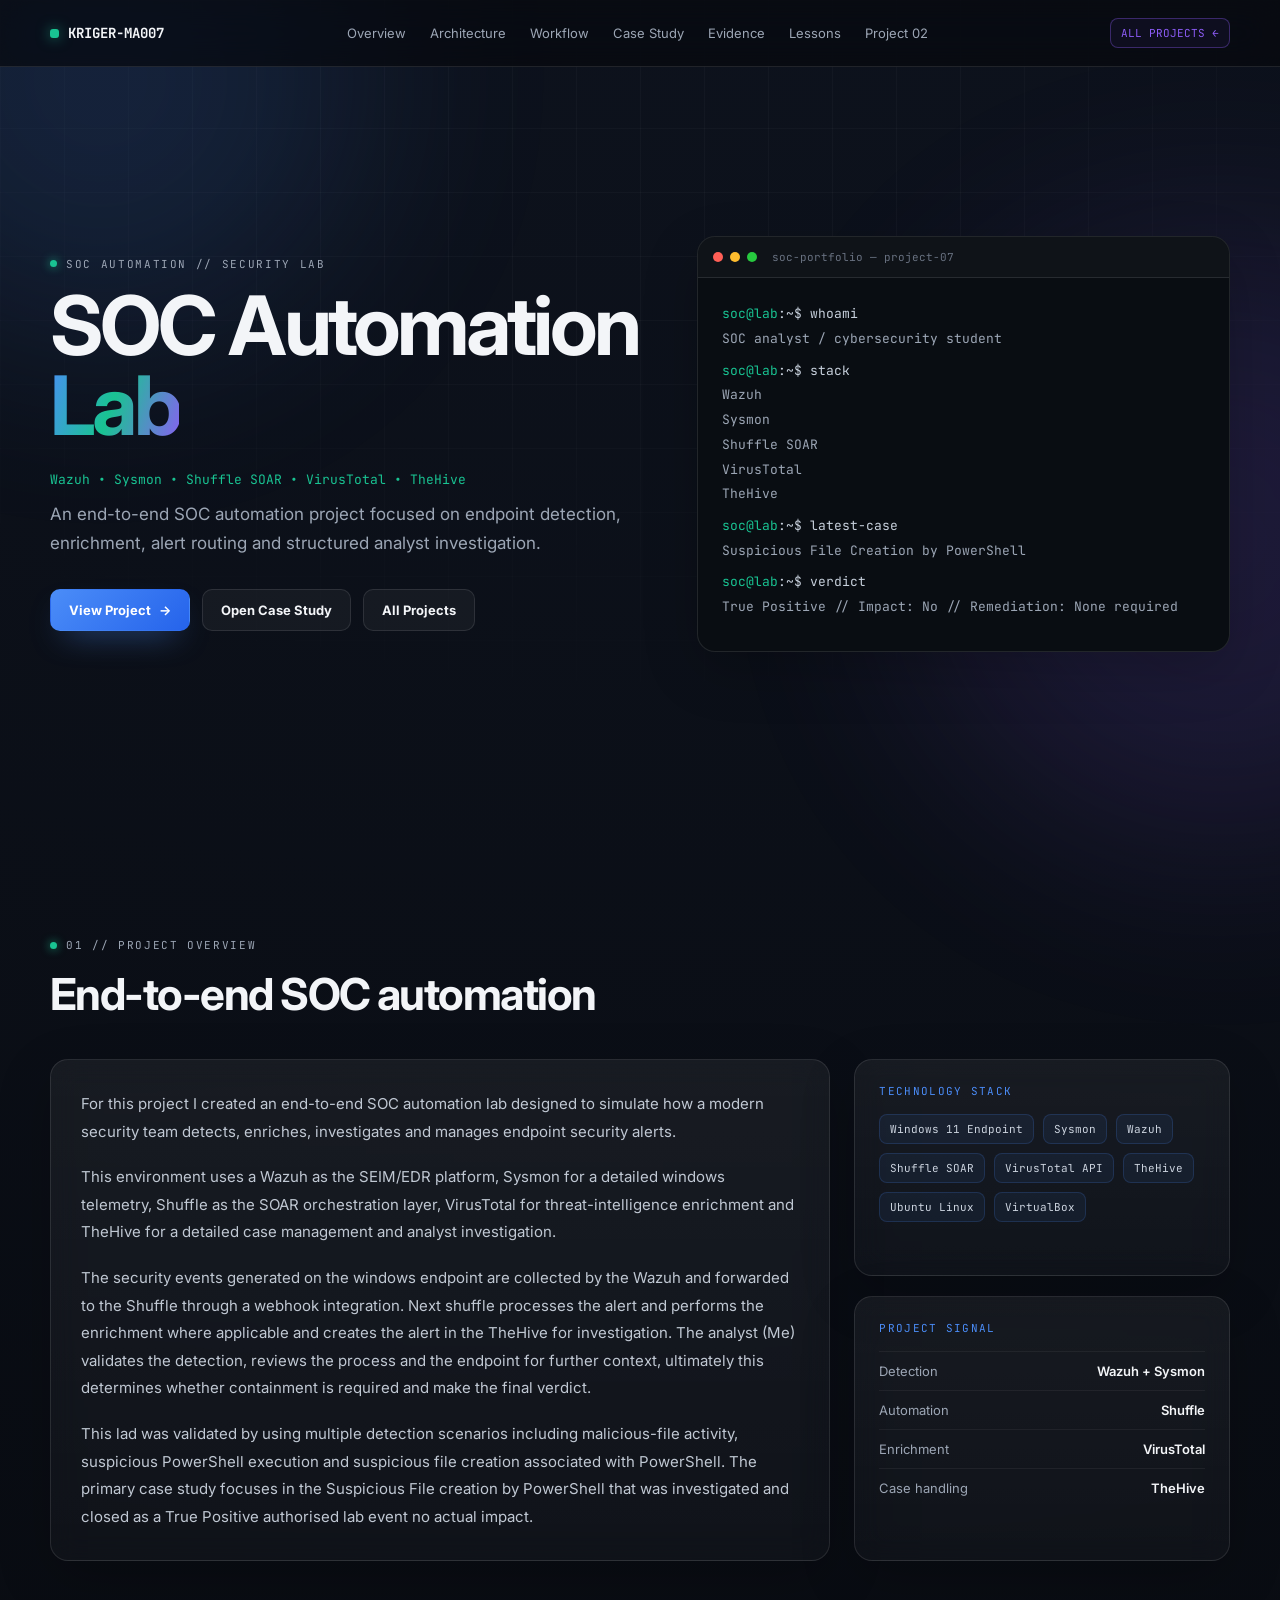
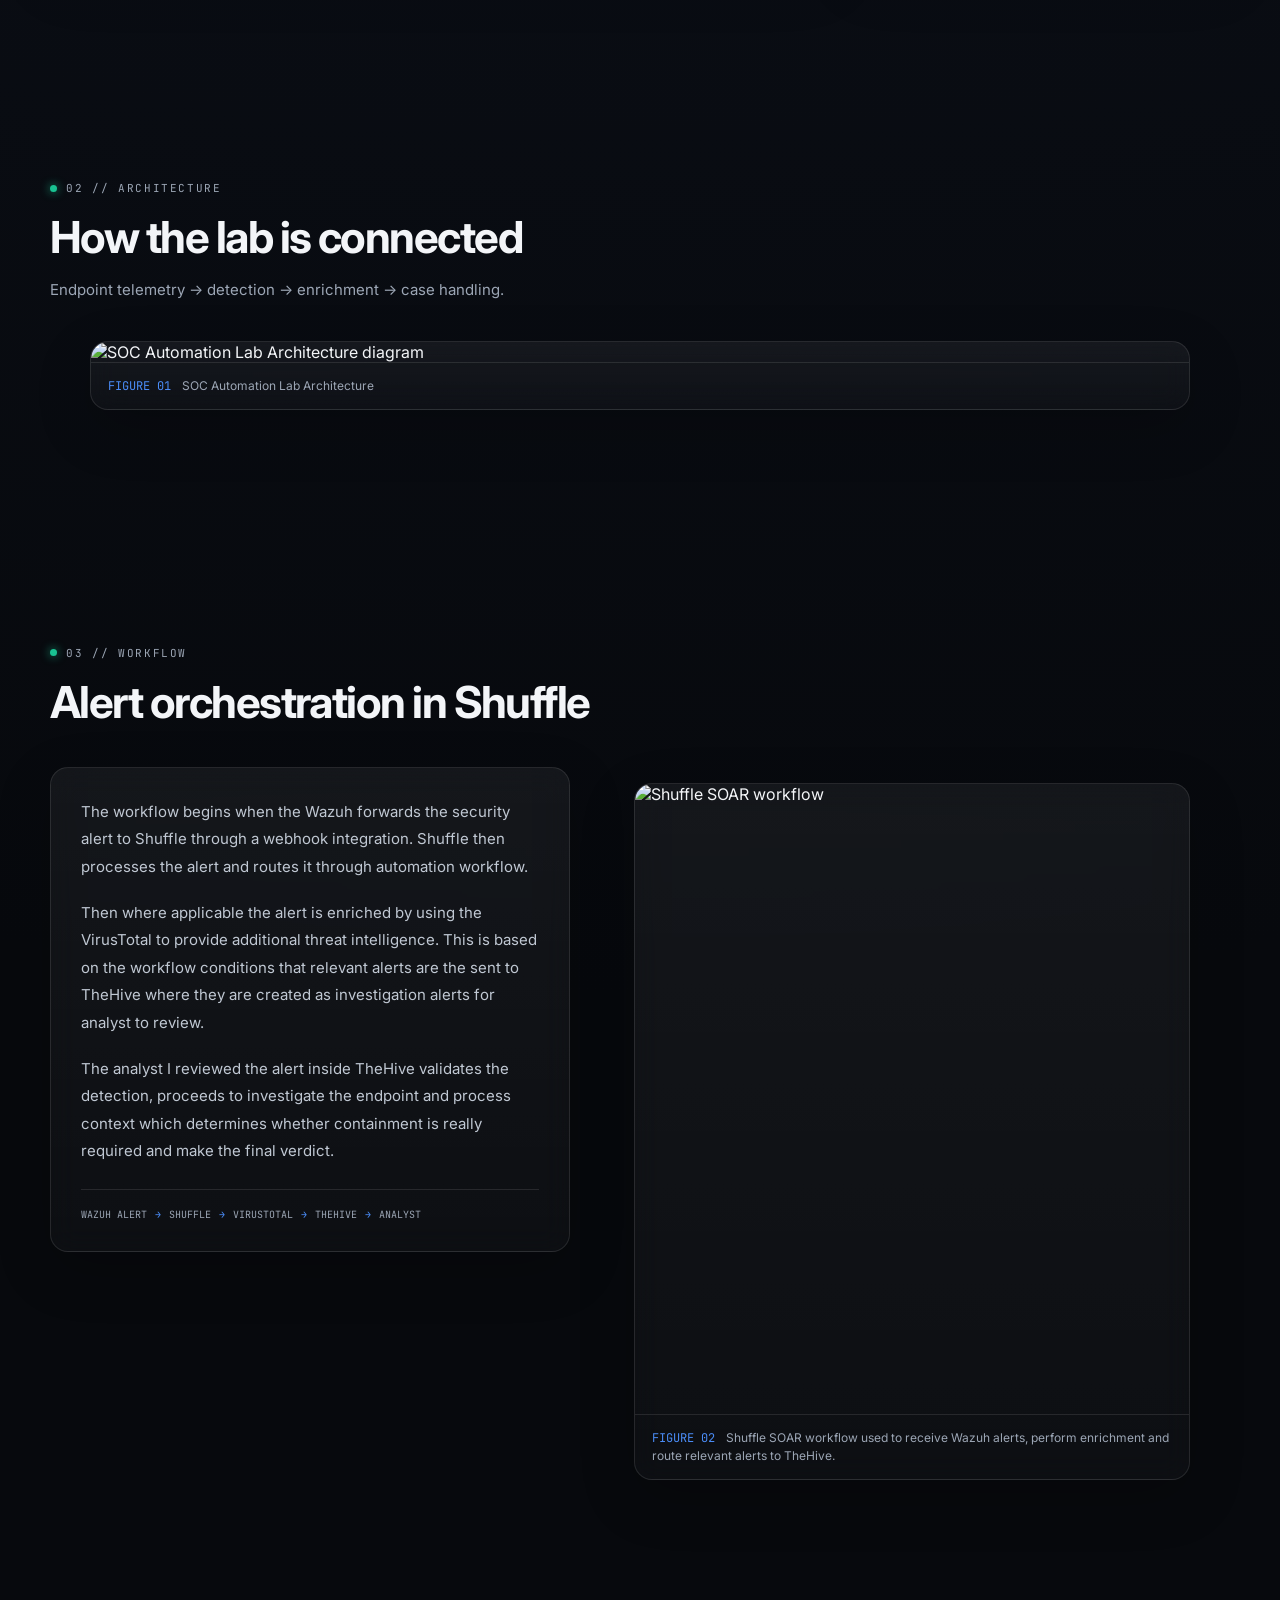
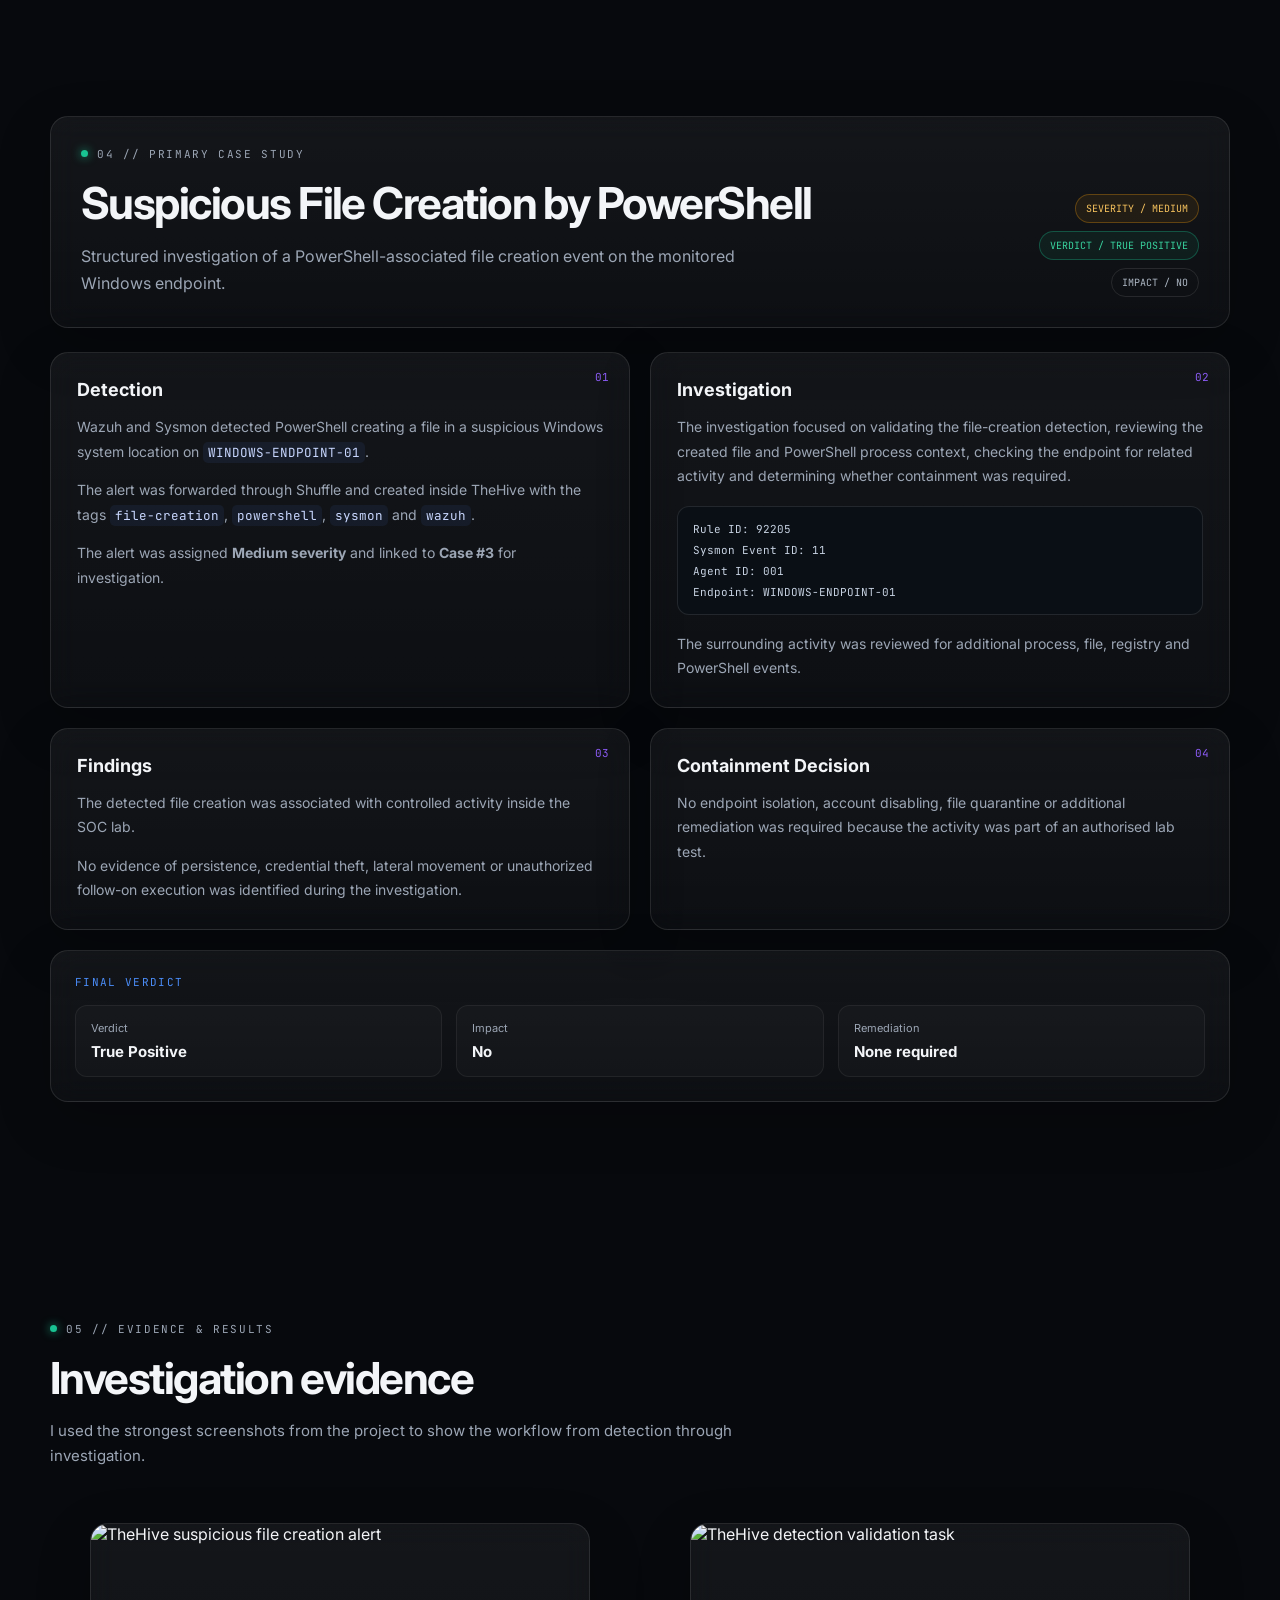
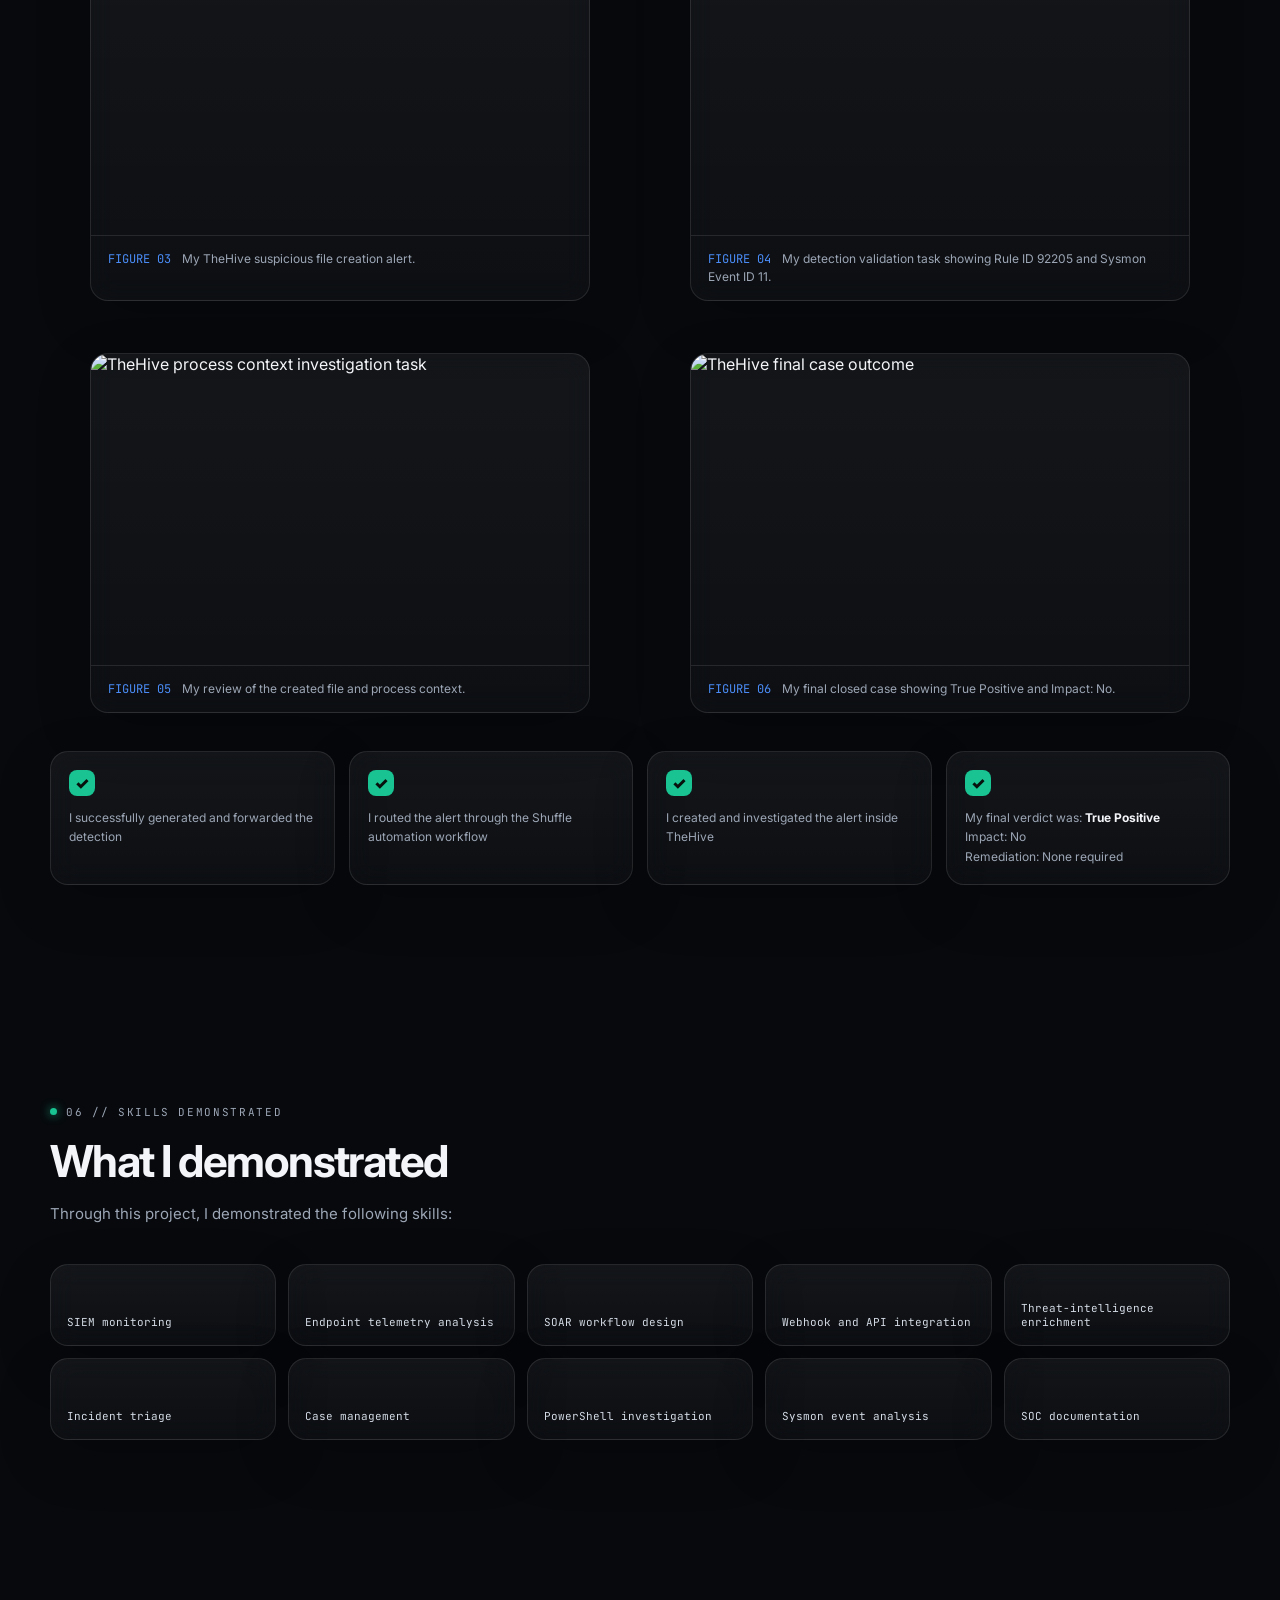
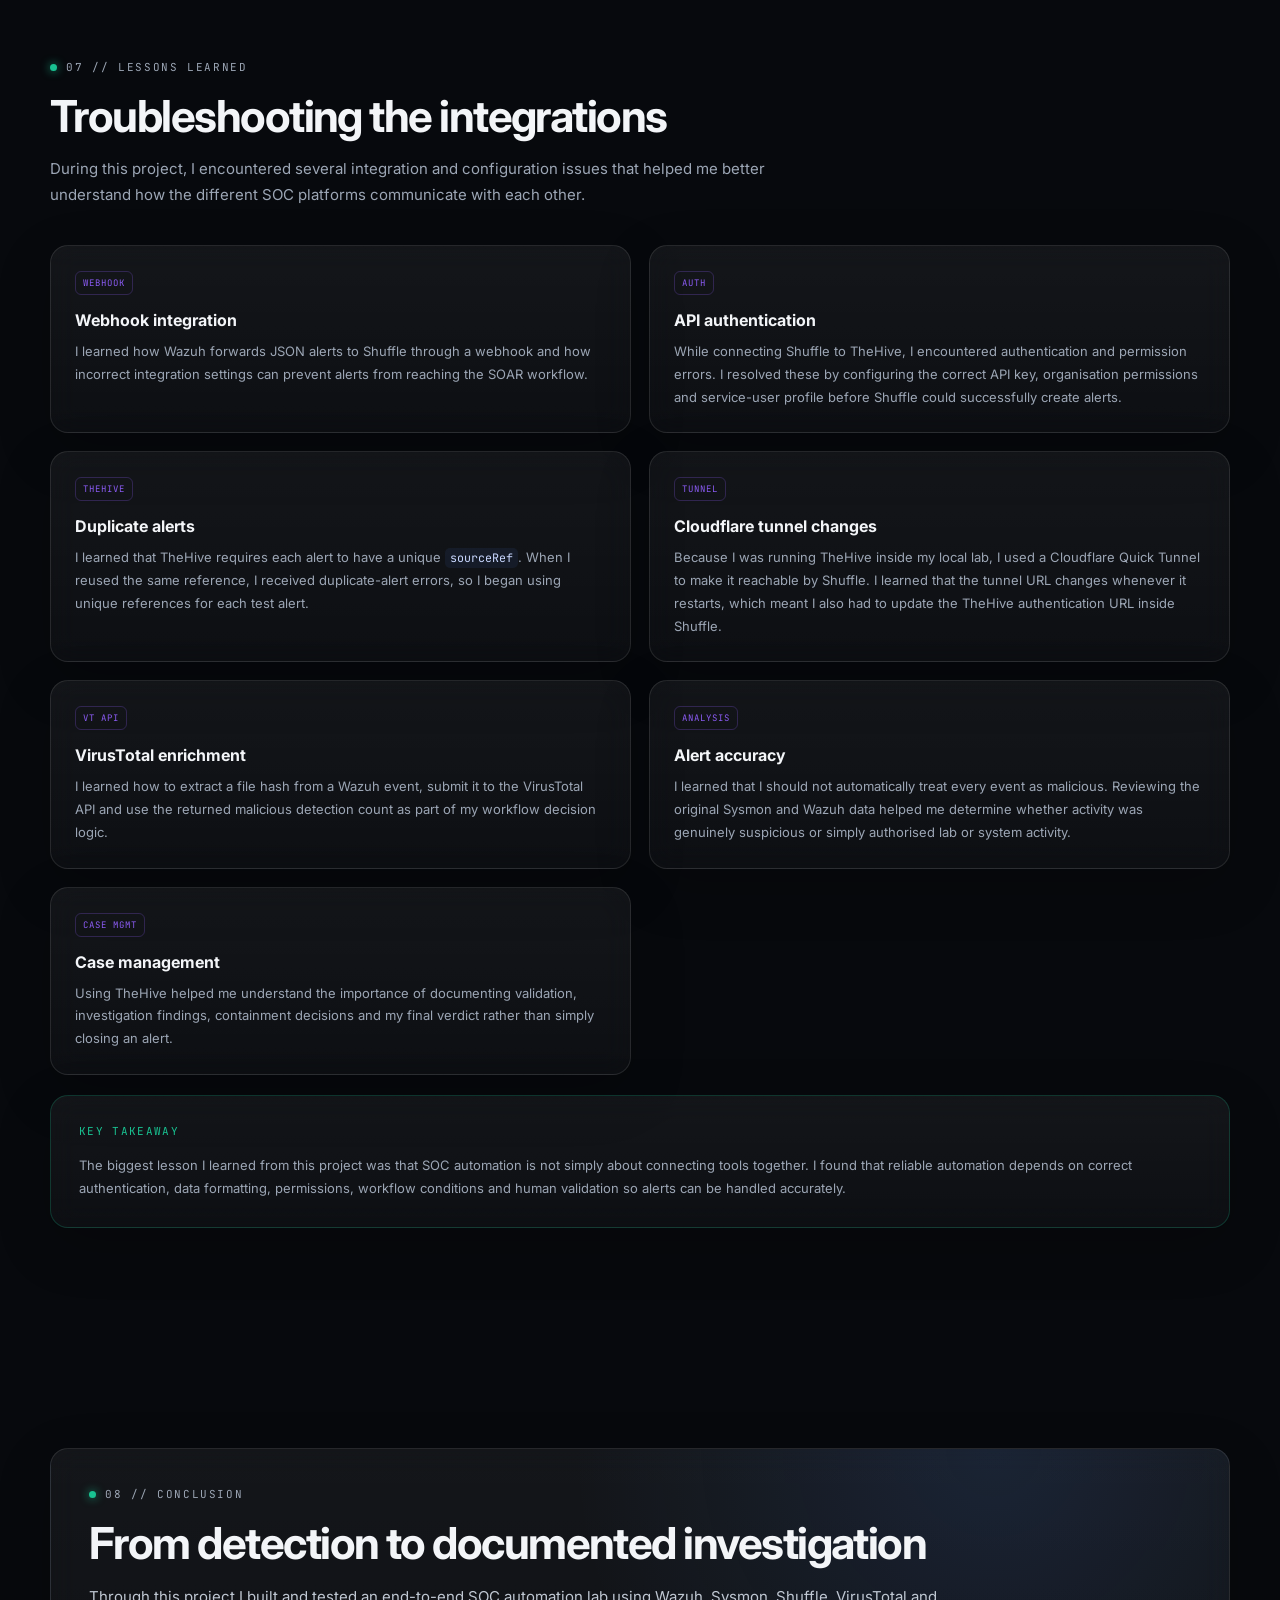
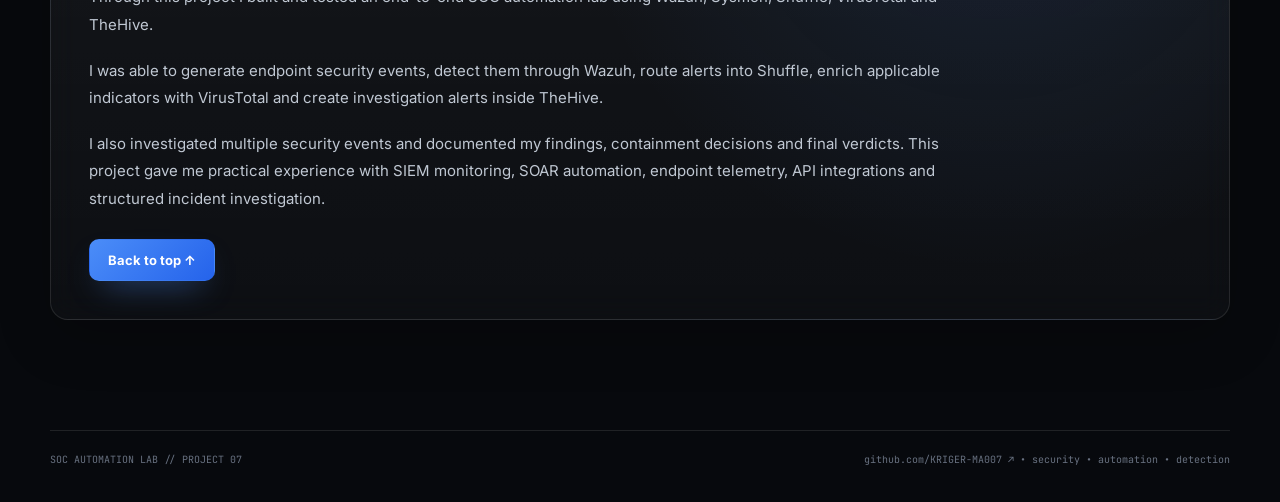
==== soc-automation.html @ 884392c2 "Add separate SOC automation and threat hunting project pages" ====
<!doctype html>
<html lang="en">
<head>
  <meta charset="utf-8" />
  <meta name="viewport" content="width=device-width, initial-scale=1" />
  <meta name="description" content="SOC Automation Lab portfolio case study using Wazuh, Sysmon, Shuffle, VirusTotal and TheHive." />
  <title>SOC Automation Lab — Portfolio Case Study</title>
  <link rel="preconnect" href="https://fonts.googleapis.com">
  <link rel="preconnect" href="https://fonts.gstatic.com" crossorigin>
  <link href="https://fonts.googleapis.com/css2?family=Inter:wght@400;500;600;700;800&family=JetBrains+Mono:wght@400;500;600;700&display=swap" rel="stylesheet">
  <link rel="stylesheet" href="style.css" />
</head>
<body>
  <div class="bg-grid"></div>
  <div class="orb orb-a"></div>
  <div class="orb orb-b"></div>
  <div class="cursor-glow" id="cursorGlow"></div>
  <div class="scroll-progress" id="scrollProgress"></div>

  <nav class="nav">
    <div class="container nav-inner">
      <a class="brand" href="index.html"><span class="brand-dot"></span><span>KRIGER-MA007</span></a>
      <div class="nav-links">
        <a href="#overview">Overview</a>
        <a href="#architecture">Architecture</a>
        <a href="#workflow">Workflow</a>
        <a href="#case-study">Case Study</a>
        <a href="#evidence">Evidence</a>
        <a href="#lessons">Lessons</a>
        <a href="threat-hunting.html">Project 02</a>
      </div>
      <a class="nav-chip mono" href="index.html#projects">ALL PROJECTS ←</a>
    </div>
  </nav>

  <main id="top">
    <header class="hero container">
      <div class="hero-copy reveal">
        <div class="eyebrow">SOC AUTOMATION // SECURITY LAB</div>
        <h1>SOC Automation <span>Lab</span></h1>
        <p class="hero-role mono">Wazuh • Sysmon • Shuffle SOAR • VirusTotal • TheHive</p>
        <p class="hero-desc">An end-to-end SOC automation project focused on endpoint detection, enrichment, alert routing and structured analyst investigation.</p>
        <div class="hero-actions">
          <a class="btn btn-primary" href="#overview">View Project <span>→</span></a>
          <a class="btn btn-ghost" href="#case-study">Open Case Study</a>
          <a class="btn btn-ghost" href="index.html#projects">All Projects</a>
        </div>
      </div>

      <div class="terminal glass reveal-scale" aria-label="SOC project terminal">
        <div class="terminal-head">
          <span class="dot red"></span><span class="dot amber"></span><span class="dot green"></span>
          <span class="mono term-label">soc-portfolio — project-07</span>
        </div>
        <div class="terminal-body mono" id="terminalBody"></div>
      </div>
    </header>

    <section id="overview" class="section container">
      <div class="section-head reveal">
        <div class="eyebrow">01 // PROJECT OVERVIEW</div>
        <h2>End-to-end SOC automation</h2>
      </div>
      <div class="overview-grid">
        <article class="glass prose-card reveal">
          <p>For this project I created an end-to-end SOC automation lab designed to simulate how a modern security team detects, enriches, investigates and manages endpoint security alerts.</p>
          <p>This environment uses a Wazuh as the SEIM/EDR platform, Sysmon for a detailed windows telemetry, Shuffle as the SOAR orchestration layer, VirusTotal for threat-intelligence enrichment and TheHive for a detailed case management and analyst investigation.</p>
          <p>The security events generated on the windows endpoint are collected by the Wazuh and forwarded to the Shuffle through a webhook integration. Next shuffle processes the alert and performs the enrichment where applicable and creates the alert in the TheHive for investigation. The analyst (Me) validates the detection, reviews the process and the endpoint for further context, ultimately this determines whether containment is required and make the final verdict.</p>
          <p>This lad was validated by using multiple detection scenarios including malicious-file activity, suspicious PowerShell execution and suspicious file creation associated with PowerShell. The primary case study focuses in the Suspicious File creation by PowerShell that was investigated and closed as a True Positive authorised lab event no actual impact.</p>
        </article>

        <aside class="stack-panel reveal">
          <div class="glass side-card">
            <div class="mini-label mono">TECHNOLOGY STACK</div>
            <div class="chips">
              <span>Windows 11 Endpoint</span><span>Sysmon</span><span>Wazuh</span><span>Shuffle SOAR</span><span>VirusTotal API</span><span>TheHive</span><span>Ubuntu Linux</span><span>VirtualBox</span>
            </div>
          </div>
          <div class="glass side-card">
            <div class="mini-label mono">PROJECT SIGNAL</div>
            <div class="signal-row"><span>Detection</span><b>Wazuh + Sysmon</b></div>
            <div class="signal-row"><span>Automation</span><b>Shuffle</b></div>
            <div class="signal-row"><span>Enrichment</span><b>VirusTotal</b></div>
            <div class="signal-row"><span>Case handling</span><b>TheHive</b></div>
          </div>
        </aside>
      </div>
    </section>

    <section id="architecture" class="section container">
      <div class="section-head reveal">
        <div class="eyebrow">02 // ARCHITECTURE</div>
        <h2>How the lab is connected</h2>
        <p>Endpoint telemetry → detection → enrichment → case handling.</p>
      </div>
      <figure class="media-card glass reveal">
        <img src="architecture.png" alt="SOC Automation Lab Architecture diagram" loading="lazy" data-lightbox />
        <figcaption><span class="mono">FIGURE 01</span> SOC Automation Lab Architecture</figcaption>
      </figure>
    </section>

    <section id="workflow" class="section container">
      <div class="section-head reveal">
        <div class="eyebrow">03 // WORKFLOW</div>
        <h2>Alert orchestration in Shuffle</h2>
      </div>
      <div class="workflow-grid">
        <article class="glass prose-card reveal">
          <p>The workflow begins when the Wazuh forwards the security alert to Shuffle through a webhook integration. Shuffle then processes the alert and routes it through automation workflow.</p>
          <p>Then where applicable the alert is enriched by using the VirusTotal to provide additional threat intelligence. This is based on the workflow conditions that relevant alerts are the sent to TheHive where they are created as investigation alerts for analyst to review.</p>
          <p>The analyst I reviewed the alert inside TheHive validates the detection, proceeds to investigate the endpoint and process context which determines whether containment is really required and make the final verdict.</p>
          <div class="flow-strip mono">
            <span>WAZUH ALERT</span><i>→</i><span>SHUFFLE</span><i>→</i><span>VIRUSTOTAL</span><i>→</i><span>THEHIVE</span><i>→</i><span>ANALYST</span>
          </div>
        </article>
        <figure class="media-card workflow-shot glass reveal">
          <img src="shuffle-workflow.png" alt="Shuffle SOAR workflow" loading="lazy" data-lightbox />
          <figcaption><span class="mono">FIGURE 02</span> Shuffle SOAR workflow used to receive Wazuh alerts, perform enrichment and route relevant alerts to TheHive.</figcaption>
        </figure>
      </div>
    </section>

    <section id="case-study" class="section container">
      <div class="case-hero glass reveal">
        <div>
          <div class="eyebrow">04 // PRIMARY CASE STUDY</div>
          <h2>Suspicious File Creation by PowerShell</h2>
          <p>Structured investigation of a PowerShell-associated file creation event on the monitored Windows endpoint.</p>
        </div>
        <div class="status-stack mono">
          <span class="status medium">SEVERITY / MEDIUM</span>
          <span class="status positive">VERDICT / TRUE POSITIVE</span>
          <span class="status neutral">IMPACT / NO</span>
        </div>
      </div>

      <div class="case-grid">
        <article class="case-step glass reveal">
          <span class="step-no mono">01</span>
          <h3>Detection</h3>
          <p>Wazuh and Sysmon detected PowerShell creating a file in a suspicious Windows system location on <code>WINDOWS-ENDPOINT-01</code>.</p>
          <p>The alert was forwarded through Shuffle and created inside TheHive with the tags <code>file-creation</code>, <code>powershell</code>, <code>sysmon</code> and <code>wazuh</code>.</p>
          <p>The alert was assigned <strong>Medium severity</strong> and linked to <strong>Case #3</strong> for investigation.</p>
        </article>

        <article class="case-step glass reveal">
          <span class="step-no mono">02</span>
          <h3>Investigation</h3>
          <p>The investigation focused on validating the file-creation detection, reviewing the created file and PowerShell process context, checking the endpoint for related activity and determining whether containment was required.</p>
          <div class="code-panel mono"><span>Rule ID: 92205</span><span>Sysmon Event ID: 11</span><span>Agent ID: 001</span><span>Endpoint: WINDOWS-ENDPOINT-01</span></div>
          <p>The surrounding activity was reviewed for additional process, file, registry and PowerShell events.</p>
        </article>

        <article class="case-step glass reveal">
          <span class="step-no mono">03</span>
          <h3>Findings</h3>
          <p>The detected file creation was associated with controlled activity inside the SOC lab.</p>
          <p>No evidence of persistence, credential theft, lateral movement or unauthorized follow-on execution was identified during the investigation.</p>
        </article>

        <article class="case-step glass reveal">
          <span class="step-no mono">04</span>
          <h3>Containment Decision</h3>
          <p>No endpoint isolation, account disabling, file quarantine or additional remediation was required because the activity was part of an authorised lab test.</p>
        </article>
      </div>

      <div class="verdict glass reveal">
        <div class="mini-label mono">FINAL VERDICT</div>
        <div class="verdict-grid">
          <div><span>Verdict</span><strong>True Positive</strong></div>
          <div><span>Impact</span><strong>No</strong></div>
          <div><span>Remediation</span><strong>None required</strong></div>
        </div>
      </div>
    </section>

    <section id="evidence" class="section container">
      <div class="section-head reveal">
        <div class="eyebrow">05 // EVIDENCE & RESULTS</div>
        <h2>Investigation evidence</h2>
        <p>I used the strongest screenshots from the project to show the workflow from detection through investigation.</p>
      </div>

      <div class="gallery">
        <figure class="media-card glass reveal">
          <img src="thehive-alert.png" alt="TheHive suspicious file creation alert" loading="lazy" data-lightbox />
          <figcaption><span class="mono">FIGURE 03</span> My TheHive suspicious file creation alert.</figcaption>
        </figure>
        <figure class="media-card glass reveal">
          <img src="detection-validation.png" alt="TheHive detection validation task" loading="lazy" data-lightbox />
          <figcaption><span class="mono">FIGURE 04</span> My detection validation task showing Rule ID 92205 and Sysmon Event ID 11.</figcaption>
        </figure>
        <figure class="media-card glass reveal">
          <img src="process-context.png" alt="TheHive process context investigation task" loading="lazy" data-lightbox />
          <figcaption><span class="mono">FIGURE 05</span> My review of the created file and process context.</figcaption>
        </figure>
        <figure class="media-card glass reveal">
          <img src="final-case.png" alt="TheHive final case outcome" loading="lazy" data-lightbox />
          <figcaption><span class="mono">FIGURE 06</span> My final closed case showing True Positive and Impact: No.</figcaption>
        </figure>
      </div>

      <div class="results-grid reveal">
        <div class="result glass"><span class="result-icon">✓</span><p>I successfully generated and forwarded the detection</p></div>
        <div class="result glass"><span class="result-icon">✓</span><p>I routed the alert through the Shuffle automation workflow</p></div>
        <div class="result glass"><span class="result-icon">✓</span><p>I created and investigated the alert inside TheHive</p></div>
        <div class="result glass"><span class="result-icon">✓</span><p>My final verdict was: <strong>True Positive</strong><br>Impact: No<br>Remediation: None required</p></div>
      </div>
    </section>

    <section id="skills" class="section container">
      <div class="section-head reveal">
        <div class="eyebrow">06 // SKILLS DEMONSTRATED</div>
        <h2>What I demonstrated</h2>
        <p>Through this project, I demonstrated the following skills:</p>
      </div>
      <div class="skill-grid reveal">
        <div class="skill glass">SIEM monitoring</div>
        <div class="skill glass">Endpoint telemetry analysis</div>
        <div class="skill glass">SOAR workflow design</div>
        <div class="skill glass">Webhook and API integration</div>
        <div class="skill glass">Threat-intelligence enrichment</div>
        <div class="skill glass">Incident triage</div>
        <div class="skill glass">Case management</div>
        <div class="skill glass">PowerShell investigation</div>
        <div class="skill glass">Sysmon event analysis</div>
        <div class="skill glass">SOC documentation</div>
      </div>
    </section>

    <section id="lessons" class="section container">
      <div class="section-head reveal">
        <div class="eyebrow">07 // LESSONS LEARNED</div>
        <h2>Troubleshooting the integrations</h2>
        <p>During this project, I encountered several integration and configuration issues that helped me better understand how the different SOC platforms communicate with each other.</p>
      </div>

      <div class="lesson-grid">
        <article class="glass lesson reveal"><span class="lesson-tag mono">WEBHOOK</span><h3>Webhook integration</h3><p>I learned how Wazuh forwards JSON alerts to Shuffle through a webhook and how incorrect integration settings can prevent alerts from reaching the SOAR workflow.</p></article>
        <article class="glass lesson reveal"><span class="lesson-tag mono">AUTH</span><h3>API authentication</h3><p>While connecting Shuffle to TheHive, I encountered authentication and permission errors. I resolved these by configuring the correct API key, organisation permissions and service-user profile before Shuffle could successfully create alerts.</p></article>
        <article class="glass lesson reveal"><span class="lesson-tag mono">THEHIVE</span><h3>Duplicate alerts</h3><p>I learned that TheHive requires each alert to have a unique <code>sourceRef</code>. When I reused the same reference, I received duplicate-alert errors, so I began using unique references for each test alert.</p></article>
        <article class="glass lesson reveal"><span class="lesson-tag mono">TUNNEL</span><h3>Cloudflare tunnel changes</h3><p>Because I was running TheHive inside my local lab, I used a Cloudflare Quick Tunnel to make it reachable by Shuffle. I learned that the tunnel URL changes whenever it restarts, which meant I also had to update the TheHive authentication URL inside Shuffle.</p></article>
        <article class="glass lesson reveal"><span class="lesson-tag mono">VT API</span><h3>VirusTotal enrichment</h3><p>I learned how to extract a file hash from a Wazuh event, submit it to the VirusTotal API and use the returned malicious detection count as part of my workflow decision logic.</p></article>
        <article class="glass lesson reveal"><span class="lesson-tag mono">ANALYSIS</span><h3>Alert accuracy</h3><p>I learned that I should not automatically treat every event as malicious. Reviewing the original Sysmon and Wazuh data helped me determine whether activity was genuinely suspicious or simply authorised lab or system activity.</p></article>
        <article class="glass lesson reveal"><span class="lesson-tag mono">CASE MGMT</span><h3>Case management</h3><p>Using TheHive helped me understand the importance of documenting validation, investigation findings, containment decisions and my final verdict rather than simply closing an alert.</p></article>
      </div>

      <div class="takeaway glass reveal">
        <div class="mini-label mono">KEY TAKEAWAY</div>
        <p>The biggest lesson I learned from this project was that SOC automation is not simply about connecting tools together. I found that reliable automation depends on correct authentication, data formatting, permissions, workflow conditions and human validation so alerts can be handled accurately.</p>
      </div>
    </section>

    <section class="section container conclusion">
      <div class="glass conclusion-card reveal">
        <div class="eyebrow">08 // CONCLUSION</div>
        <h2>From detection to documented investigation</h2>
        <p>Through this project I built and tested an end-to-end SOC automation lab using Wazuh, Sysmon, Shuffle, VirusTotal and TheHive.</p>
        <p>I was able to generate endpoint security events, detect them through Wazuh, route alerts into Shuffle, enrich applicable indicators with VirusTotal and create investigation alerts inside TheHive.</p>
        <p>I also investigated multiple security events and documented my findings, containment decisions and final verdicts. This project gave me practical experience with SIEM monitoring, SOAR automation, endpoint telemetry, API integrations and structured incident investigation.</p>
        <a class="btn btn-primary" href="#top">Back to top ↑</a>
      </div>
    </section>
  </main>

  <footer class="footer container mono">
    <span>SOC AUTOMATION LAB // PROJECT 07</span>
    <span><a href="https://github.com/KRIGER-MA007" target="_blank" rel="noopener">github.com/KRIGER-MA007 ↗</a> • security • automation • detection</span>
  </footer>

  <div class="lightbox" id="lightbox" aria-hidden="true">
    <button class="lightbox-close" id="lightboxClose" aria-label="Close image">×</button>
    <img id="lightboxImg" alt="Expanded project evidence" />
  </div>

  <script src="script.js"></script>
</body>
</html>
---- style.css ----
:root{
  --bg:#07090d;
  --bg2:#0b1017;
  --surface:rgba(255,255,255,.045);
  --surface-hi:rgba(255,255,255,.075);
  --border:rgba(255,255,255,.10);
  --border-hi:rgba(255,255,255,.20);
  --text:#f3f5f8;
  --muted:#9ca6b5;
  --faint:#687180;
  --blue:#4b8df8;
  --emerald:#19c392;
  --purple:#8c5cf6;
  --cyan:#2cc6da;
  --amber:#f59e0b;
  --radius:18px;
  --ui:'Inter',system-ui,sans-serif;
  --mono:'JetBrains Mono',ui-monospace,monospace;
}
*{box-sizing:border-box}
html{scroll-behavior:smooth}
body{margin:0;background:radial-gradient(circle at 50% -20%,#111827 0,var(--bg) 42%);color:var(--text);font-family:var(--ui);overflow-x:hidden}
a{color:inherit;text-decoration:none}
img{display:block;max-width:100%}
button{font:inherit}
.mono{font-family:var(--mono)}
.container{width:min(1180px,calc(100% - 40px));margin-inline:auto;position:relative;z-index:2}
.bg-grid{position:fixed;inset:0;pointer-events:none;z-index:0;background-image:linear-gradient(rgba(255,255,255,.027) 1px,transparent 1px),linear-gradient(90deg,rgba(255,255,255,.027) 1px,transparent 1px);background-size:64px 64px;mask-image:radial-gradient(ellipse 85% 75% at 50% 12%,black 30%,transparent 100%)}
.orb{position:fixed;border-radius:50%;filter:blur(110px);opacity:.14;pointer-events:none;z-index:0}.orb-a{width:520px;height:520px;background:var(--blue);top:-180px;left:-160px}.orb-b{width:600px;height:600px;background:var(--purple);right:-240px;top:240px}
.cursor-glow{position:fixed;width:420px;height:420px;border-radius:50%;pointer-events:none;z-index:1;background:radial-gradient(circle,rgba(75,141,248,.10),rgba(140,92,246,.045) 45%,transparent 70%);transform:translate(-50%,-50%);opacity:0;transition:opacity .2s}
.scroll-progress{position:fixed;top:0;left:0;height:2px;background:linear-gradient(90deg,var(--blue),var(--emerald),var(--purple));width:0;z-index:9999;box-shadow:0 0 12px rgba(75,141,248,.6)}
.nav{position:fixed;inset:0 0 auto;z-index:1000;border-bottom:1px solid var(--border);background:rgba(7,9,13,.72);backdrop-filter:blur(18px) saturate(140%)}
.nav-inner{height:66px;display:flex;align-items:center;justify-content:space-between;gap:24px}.brand{display:flex;align-items:center;gap:9px;font-family:var(--mono);font-weight:700;font-size:14px}.brand-dot{width:9px;height:9px;background:var(--emerald);border-radius:3px;box-shadow:0 0 14px rgba(25,195,146,.7)}.nav-links{display:flex;gap:24px;color:var(--muted);font-size:13px}.nav-links a{transition:.2s}.nav-links a:hover{color:var(--text)}.nav-chip{font-size:11px;color:var(--purple);border:1px solid rgba(140,92,246,.35);padding:7px 10px;border-radius:8px;background:rgba(140,92,246,.06)}
.glass{background:linear-gradient(180deg,rgba(255,255,255,.055),rgba(255,255,255,.028));border:1px solid var(--border);border-radius:var(--radius);backdrop-filter:blur(14px);box-shadow:0 18px 55px rgba(0,0,0,.20)}
.hero{min-height:92vh;padding:150px 0 90px;display:grid;grid-template-columns:1.05fr .95fr;gap:58px;align-items:center}.eyebrow{font-family:var(--mono);font-size:11px;letter-spacing:.15em;color:var(--muted);text-transform:uppercase;display:flex;align-items:center;gap:9px;margin-bottom:15px}.eyebrow:before{content:"";width:7px;height:7px;border-radius:50%;background:var(--emerald);box-shadow:0 0 10px rgba(25,195,146,.85)}.hero h1{font-size:clamp(48px,7vw,82px);line-height:.98;letter-spacing:-.045em;margin:0}.hero h1 span{background:linear-gradient(110deg,var(--blue),var(--emerald) 48%,var(--purple));-webkit-background-clip:text;background-clip:text;color:transparent}.hero-role{color:var(--emerald);font-size:13px;margin:24px 0 12px}.hero-desc{max-width:620px;color:var(--muted);font-size:17px;line-height:1.75;margin:0 0 30px}.hero-actions{display:flex;gap:12px;flex-wrap:wrap}.btn{display:inline-flex;align-items:center;gap:8px;border-radius:10px;padding:12px 18px;font-weight:700;font-size:13px;border:1px solid transparent;transition:.2s}.btn:hover{transform:translateY(-2px)}.btn-primary{background:linear-gradient(135deg,var(--blue),#2563eb);color:#fff;box-shadow:0 14px 32px -15px rgba(75,141,248,.75)}.btn-ghost{border-color:var(--border);background:var(--surface);color:var(--text)}
.terminal{overflow:hidden;background:#090d12}.terminal-head{display:flex;align-items:center;gap:7px;padding:13px 15px;border-bottom:1px solid var(--border);background:rgba(255,255,255,.025)}.dot{width:10px;height:10px;border-radius:50%}.red{background:#ff5f56}.amber{background:#ffbd2e}.green{background:#27c93f}.term-label{margin-left:8px;color:var(--faint);font-size:11px}.terminal-body{min-height:320px;padding:24px;font-size:13px;line-height:1.9;color:#c7d0dc}.term-line{white-space:pre-wrap}.term-prompt{color:var(--emerald)}.term-out{color:var(--muted);margin-bottom:7px}.term-cursor{display:inline-block;width:7px;height:14px;background:var(--blue);vertical-align:middle;margin-left:3px;animation:blink 1s step-end infinite}@keyframes blink{50%{opacity:0}}
.section{padding:110px 0}.section-head{margin-bottom:38px}.section-head h2,.case-hero h2,.conclusion-card h2{font-size:clamp(30px,4vw,44px);letter-spacing:-.035em;margin:0 0 13px}.section-head>p{color:var(--muted);font-size:15px;line-height:1.7;max-width:720px;margin:0}.overview-grid{display:grid;grid-template-columns:1.35fr .65fr;gap:24px}.prose-card{padding:30px}.prose-card p,.conclusion-card p{color:#c0c8d3;line-height:1.84;font-size:15px;margin:0 0 18px}.prose-card p:last-child{margin-bottom:0}.stack-panel{display:grid;gap:20px}.side-card{padding:24px}.mini-label{font-size:11px;letter-spacing:.12em;color:var(--blue);margin-bottom:16px}.chips{display:flex;flex-wrap:wrap;gap:9px}.chips span{font-family:var(--mono);font-size:11px;color:#ccd4df;background:rgba(75,141,248,.07);border:1px solid rgba(75,141,248,.18);padding:7px 10px;border-radius:8px}.signal-row{display:flex;justify-content:space-between;gap:15px;padding:11px 0;border-top:1px solid rgba(255,255,255,.055);font-size:13px}.signal-row:first-of-type{border-top:0}.signal-row span{color:var(--muted)}.signal-row b{font-weight:600;text-align:right}
.media-card{overflow:hidden}.media-card img{width:100%;cursor:zoom-in;transition:transform .35s ease}.media-card:hover img{transform:scale(1.01)}figcaption{padding:14px 17px;border-top:1px solid var(--border);color:var(--muted);font-size:12px;line-height:1.5}figcaption .mono{color:var(--blue);margin-right:8px}.workflow-grid{display:grid;grid-template-columns:.9fr 1.1fr;gap:24px;align-items:start}.flow-strip{display:flex;flex-wrap:wrap;gap:8px;align-items:center;margin-top:24px;padding-top:18px;border-top:1px solid var(--border);font-size:10px;color:var(--muted)}.flow-strip i{color:var(--blue);font-style:normal}.workflow-shot img{aspect-ratio:4/4.55;object-fit:cover;object-position:center}
.case-hero{padding:30px;display:flex;align-items:end;justify-content:space-between;gap:30px;margin-bottom:24px}.case-hero p{color:var(--muted);margin:0;max-width:720px;line-height:1.7}.status-stack{display:flex;flex-direction:column;align-items:flex-end;gap:8px;flex-shrink:0}.status{font-size:10px;border-radius:999px;padding:7px 10px;border:1px solid var(--border)}.medium{color:#f8c45e;border-color:rgba(245,158,11,.3);background:rgba(245,158,11,.07)}.positive{color:#39d49f;border-color:rgba(25,195,146,.32);background:rgba(25,195,146,.07)}.neutral{color:#aeb8c5}.case-grid{display:grid;grid-template-columns:repeat(2,1fr);gap:20px}.case-step{padding:26px;position:relative;overflow:hidden}.step-no{position:absolute;right:20px;top:17px;font-size:11px;color:var(--purple)}.case-step h3{font-size:18px;margin:0 0 15px}.case-step p{color:var(--muted);line-height:1.75;font-size:14px;margin:0 0 14px}.case-step p:last-child{margin-bottom:0}code{font-family:var(--mono);font-size:.9em;color:#c9d7ff;background:rgba(75,141,248,.08);padding:2px 5px;border-radius:5px}.code-panel{display:grid;gap:7px;margin:17px 0;padding:15px;border-radius:12px;background:#0a0f15;border:1px solid var(--border);font-size:11px;color:#c7d2e2}.verdict{margin-top:20px;padding:24px}.verdict-grid{display:grid;grid-template-columns:repeat(3,1fr);gap:14px}.verdict-grid div{padding:15px;border-radius:12px;border:1px solid rgba(255,255,255,.06);background:rgba(255,255,255,.025)}.verdict-grid span{display:block;color:var(--muted);font-size:11px;margin-bottom:6px}.verdict-grid strong{font-size:15px}
.gallery{display:grid;grid-template-columns:repeat(2,1fr);gap:20px}.gallery .media-card img{aspect-ratio:16/10;object-fit:cover;object-position:top}.results-grid{display:grid;grid-template-columns:repeat(4,1fr);gap:14px;margin-top:22px}.result{padding:18px}.result-icon{display:flex;width:26px;height:26px;border-radius:8px;align-items:center;justify-content:center;color:#07100d;background:var(--emerald);font-weight:900;margin-bottom:12px}.result p{color:var(--muted);font-size:12px;line-height:1.6;margin:0}.result strong{color:var(--text)}
.skill-grid{display:grid;grid-template-columns:repeat(5,1fr);gap:12px}.skill{padding:16px;min-height:82px;display:flex;align-items:flex-end;font-family:var(--mono);font-size:11px;color:#d4dbe5;transition:.2s}.skill:hover{transform:translateY(-4px);border-color:rgba(75,141,248,.35)}
.lesson-grid{display:grid;grid-template-columns:repeat(2,1fr);gap:18px}.lesson{padding:24px}.lesson-tag{display:inline-block;font-size:9px;letter-spacing:.12em;color:var(--purple);padding:5px 7px;border:1px solid rgba(140,92,246,.25);border-radius:6px;margin-bottom:15px}.lesson h3{margin:0 0 10px;font-size:16px}.lesson p,.takeaway p{margin:0;color:var(--muted);line-height:1.75;font-size:13px}.takeaway{padding:28px;margin-top:20px;border-color:rgba(25,195,146,.22)}.takeaway .mini-label{color:var(--emerald)}
.conclusion-card{padding:38px;background:radial-gradient(circle at 80% 0,rgba(75,141,248,.12),transparent 40%),linear-gradient(180deg,rgba(255,255,255,.055),rgba(255,255,255,.028))}.conclusion-card p{max-width:860px}.conclusion-card .btn{margin-top:8px}.footer{display:flex;justify-content:space-between;gap:20px;padding:22px 0 36px;color:var(--faint);font-size:10px;border-top:1px solid var(--border)}
.reveal,.reveal-scale{opacity:0;transform:translateY(20px);transition:opacity .65s ease,transform .65s cubic-bezier(.2,.7,.2,1)}.reveal-scale{transform:scale(.96)}.reveal.in,.reveal-scale.in{opacity:1;transform:none}
.lightbox{position:fixed;inset:0;z-index:5000;background:rgba(2,4,8,.92);display:none;align-items:center;justify-content:center;padding:30px}.lightbox.open{display:flex}.lightbox img{max-width:min(1500px,94vw);max-height:90vh;border-radius:12px;border:1px solid var(--border);box-shadow:0 35px 120px rgba(0,0,0,.7)}.lightbox-close{position:fixed;right:24px;top:20px;width:42px;height:42px;border-radius:12px;border:1px solid var(--border);background:rgba(255,255,255,.07);color:white;font-size:26px;cursor:pointer}
.portfolio-hero{min-height:80vh;padding:180px 0 105px;display:flex;flex-direction:column;align-items:flex-start;justify-content:center}.portfolio-hero h1,.case-study-hero h1{font-size:clamp(48px,7vw,84px);line-height:1;letter-spacing:-.05em;max-width:1000px;margin:0 0 26px}.portfolio-hero h1 span,.case-study-hero h1 span{background:linear-gradient(110deg,var(--blue),var(--emerald) 48%,var(--purple));-webkit-background-clip:text;background-clip:text;color:transparent}.portfolio-kicker{color:var(--emerald);font-size:12px;letter-spacing:.04em;margin:0 0 18px}.project-grid{display:grid;grid-template-columns:repeat(2,1fr);gap:24px}.project-card{overflow:hidden;display:flex;flex-direction:column}.project-visual{min-height:260px;padding:24px;position:relative;display:flex;align-items:flex-end;overflow:hidden;border-bottom:1px solid var(--border)}.project-visual:before{content:"";position:absolute;inset:0;background-image:linear-gradient(rgba(255,255,255,.045) 1px,transparent 1px),linear-gradient(90deg,rgba(255,255,255,.045) 1px,transparent 1px);background-size:34px 34px;mask-image:linear-gradient(to bottom,black,transparent)}.project-visual-automation{background:radial-gradient(circle at 75% 30%,rgba(75,141,248,.28),transparent 42%),#09101a}.project-visual-hunting{background:radial-gradient(circle at 70% 20%,rgba(25,195,146,.22),transparent 42%),radial-gradient(circle at 20% 80%,rgba(140,92,246,.18),transparent 38%),#09110f}.project-number{position:absolute;top:22px;left:24px;color:var(--muted);font-size:10px;letter-spacing:.14em}.project-glyph{position:relative;font-family:var(--mono);font-weight:800;font-size:clamp(62px,9vw,112px);letter-spacing:-.12em;color:rgba(255,255,255,.9);text-shadow:0 0 45px rgba(75,141,248,.22)}.project-glyph span{font-size:.35em;letter-spacing:0;color:var(--emerald);margin-left:12px}.project-content{padding:28px;display:flex;flex-direction:column;align-items:flex-start;flex:1}.project-content h2{font-size:28px;letter-spacing:-.03em;margin:22px 0 12px}.project-content p{color:var(--muted);font-size:14px;line-height:1.75;margin:0 0 24px}.project-link{margin-top:auto;color:var(--blue);font-size:11px;font-weight:700;letter-spacing:.08em}.project-link span{display:inline-block;margin-left:6px;transition:transform .2s}.project-link:hover span{transform:translateX(4px)}.capability-grid{display:grid;grid-template-columns:repeat(3,1fr);gap:18px}.capability{padding:26px}.capability>span{color:var(--purple);font-size:10px}.capability h3{font-size:18px;margin:28px 0 10px}.capability p{color:var(--muted);font-size:13px;line-height:1.7;margin:0}
.case-study-hero{min-height:88vh;padding:150px 0 90px;display:grid;grid-template-columns:1.15fr .65fr;align-items:center;gap:58px}.report-metrics{padding:8px 28px}.report-metrics>div{padding:26px 4px;border-bottom:1px solid var(--border)}.report-metrics>div:last-child{border-bottom:0}.report-metrics span,.report-metrics small{display:block}.report-metrics span{color:var(--muted);font-size:10px;letter-spacing:.12em}.report-metrics strong{display:block;font-size:36px;letter-spacing:-.04em;margin:7px 0 3px}.report-metrics small{color:var(--faint);font-size:11px}.report-page strong{color:var(--text)}.report-table-wrap{overflow-x:auto;margin-top:24px}.report-table{width:100%;border-collapse:collapse;text-align:left;font-size:13px}.report-table th,.report-table td{padding:18px 20px;border-bottom:1px solid var(--border);vertical-align:top}.report-table tr:last-child td{border-bottom:0}.report-table th{font-family:var(--mono);font-size:10px;letter-spacing:.08em;color:var(--blue);background:rgba(75,141,248,.045)}.report-table td{color:#bdc6d2;line-height:1.65}.report-table td:first-child{color:var(--text);font-weight:600}.report-hunt{border-top:1px solid rgba(255,255,255,.045)}.report-columns{display:grid;grid-template-columns:repeat(2,1fr);gap:20px;margin-bottom:24px}.report-copy{padding:30px}.report-copy h3{font-size:17px;margin:0 0 14px}.report-copy h3:not(:first-child){margin-top:28px}.report-copy p,.report-copy li{color:#b8c1ce;font-size:13px;line-height:1.78}.report-copy p{margin:0 0 16px}.report-copy ul{margin:0;padding-left:20px}.report-copy li{margin-bottom:7px}.report-copy pre{margin:17px 0;padding:17px;overflow-x:auto;border-radius:12px;background:#080d13;border:1px solid var(--border);white-space:pre-wrap}.report-copy pre code{padding:0;background:none;color:#cbd7e9;font-size:10.5px;line-height:1.65}.evidence-grid{display:grid;grid-template-columns:repeat(2,1fr);gap:20px}.evidence-grid .media-card img{width:100%;height:100%;max-height:520px;object-fit:contain;background:#080c12}.evidence-grid .media-card{display:flex;flex-direction:column}.evidence-grid .media-card figcaption{margin-top:auto}.mini-timeline{display:grid;gap:1px;margin:18px 0;background:var(--border);border:1px solid var(--border);border-radius:12px;overflow:hidden}.mini-timeline div{display:grid;grid-template-columns:70px 1fr;gap:12px;padding:11px 13px;background:#0b1017;font-size:11px}.mini-timeline b{font-family:var(--mono);color:var(--blue)}.mini-timeline span{color:var(--muted)}.finding-cards{display:grid;grid-template-columns:repeat(2,1fr);gap:10px;margin:18px 0}.finding-cards div{padding:14px;border:1px solid rgba(255,255,255,.065);border-radius:10px;background:rgba(255,255,255,.025)}.finding-cards span,.finding-cards strong{display:block}.finding-cards span{color:var(--muted);font-size:10px;margin-bottom:6px}.finding-cards strong{font-family:var(--mono);font-size:12px}.supporting-gallery{grid-template-columns:repeat(2,1fr)}
@media(max-width:980px){.nav-links{display:none}.hero{grid-template-columns:1fr;padding-top:125px}.hero{min-height:auto}.overview-grid,.workflow-grid{grid-template-columns:1fr}.case-grid{grid-template-columns:1fr}.gallery{grid-template-columns:1fr}.results-grid{grid-template-columns:repeat(2,1fr)}.skill-grid{grid-template-columns:repeat(2,1fr)}.lesson-grid{grid-template-columns:1fr}.case-hero{align-items:flex-start;flex-direction:column}.status-stack{align-items:flex-start}.workflow-shot img{aspect-ratio:auto;object-fit:contain}}
@media(max-width:620px){.container{width:min(100% - 24px,1180px)}.nav-inner{height:58px}.nav-chip{display:none}.hero{padding-top:105px;gap:30px}.hero h1{font-size:48px}.section{padding:78px 0}.prose-card,.side-card,.case-step,.conclusion-card{padding:22px}.verdict-grid{grid-template-columns:1fr}.results-grid{grid-template-columns:1fr}.skill-grid{grid-template-columns:1fr}.footer{flex-direction:column}.terminal-body{min-height:260px;font-size:11px}}
@media(max-width:980px){.portfolio-hero{min-height:auto;padding-top:145px}.project-grid,.capability-grid,.case-study-hero,.report-columns{grid-template-columns:1fr}.case-study-hero{min-height:auto;padding-top:125px}.report-metrics{display:grid;grid-template-columns:repeat(3,1fr)}.report-metrics>div{border-bottom:0;border-right:1px solid var(--border)}.report-metrics>div:last-child{border-right:0}.evidence-grid{grid-template-columns:1fr}}
@media(max-width:620px){.portfolio-hero{padding:120px 0 65px}.portfolio-hero h1,.case-study-hero h1{font-size:46px}.project-visual{min-height:210px}.project-content{padding:22px}.report-metrics{grid-template-columns:1fr}.report-metrics>div{border-right:0;border-bottom:1px solid var(--border)}.report-copy{padding:22px}.finding-cards{grid-template-columns:1fr}.report-table{min-width:680px}.evidence-grid .media-card img{max-height:none}}
@media(prefers-reduced-motion:reduce){html{scroll-behavior:auto}.reveal,.reveal-scale{opacity:1;transform:none;transition:none}.term-cursor{animation:none}.media-card img,.btn,.project-link span{transition:none}}
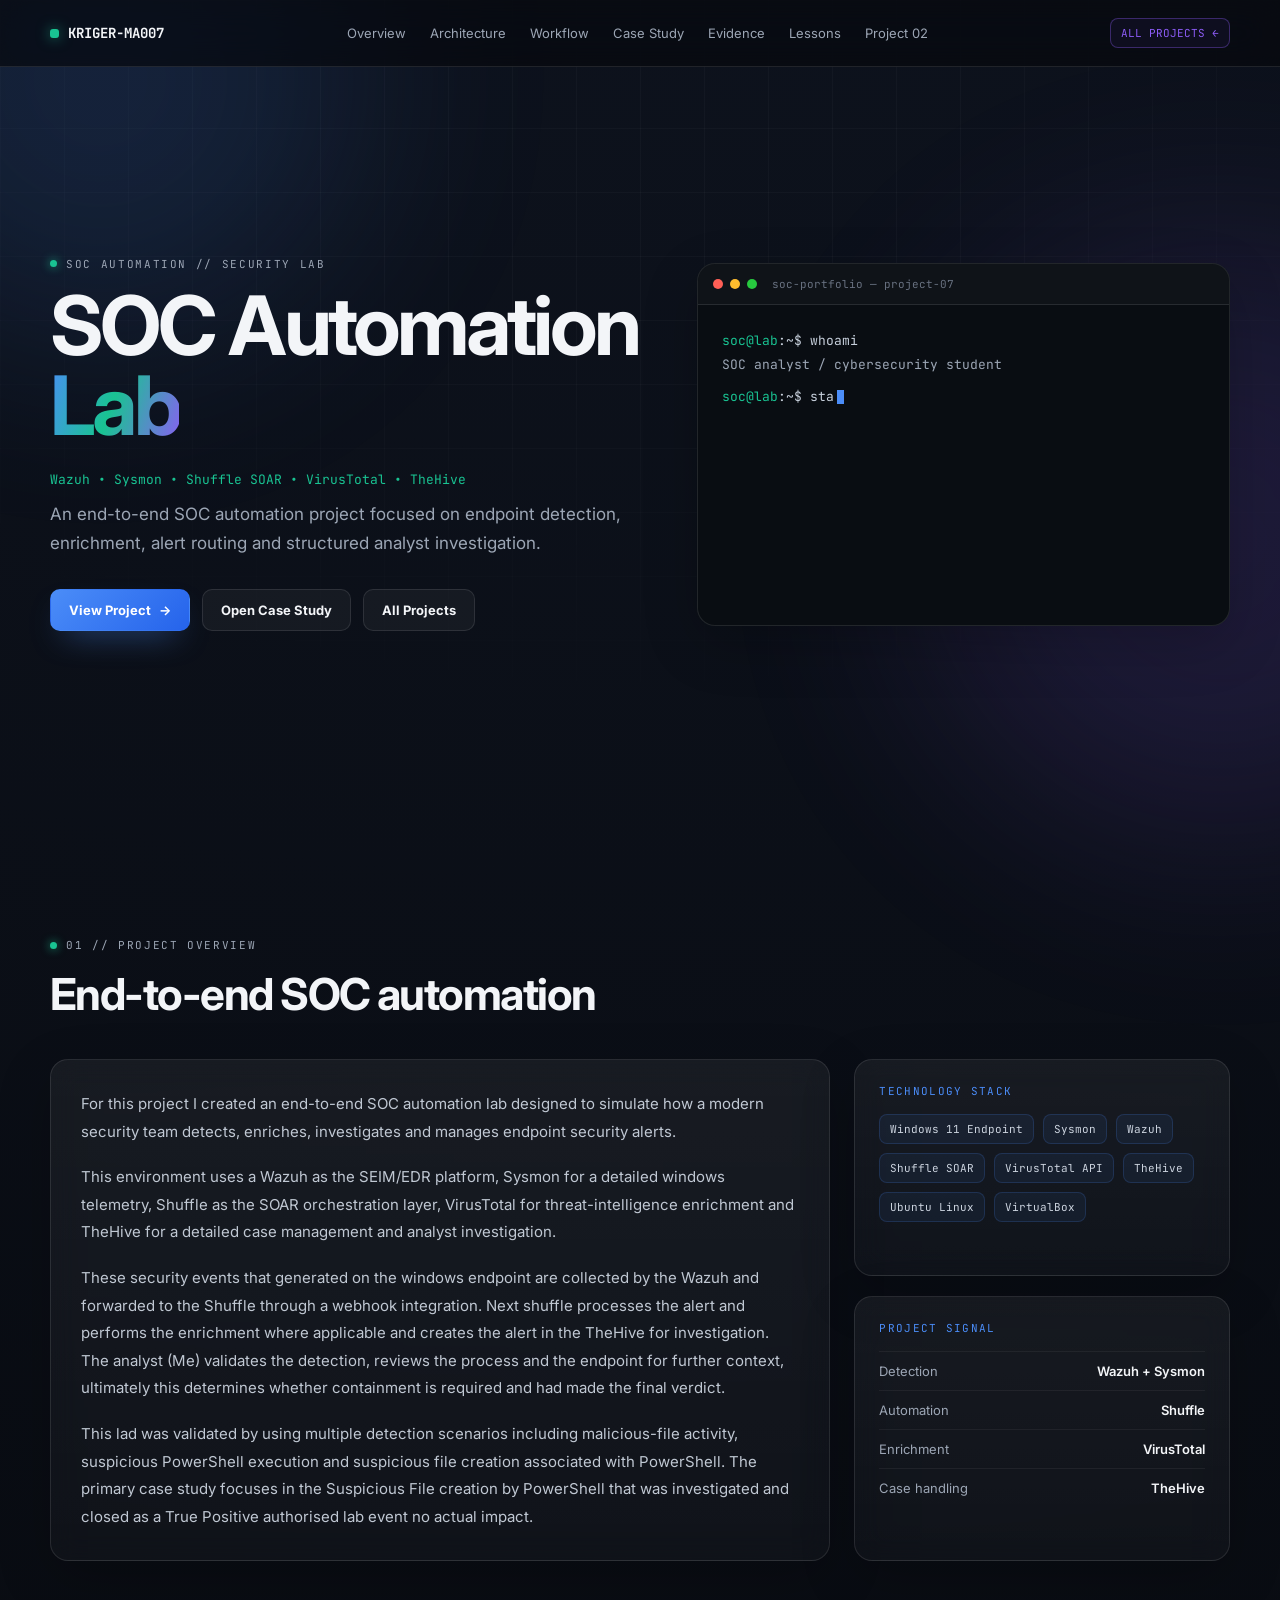
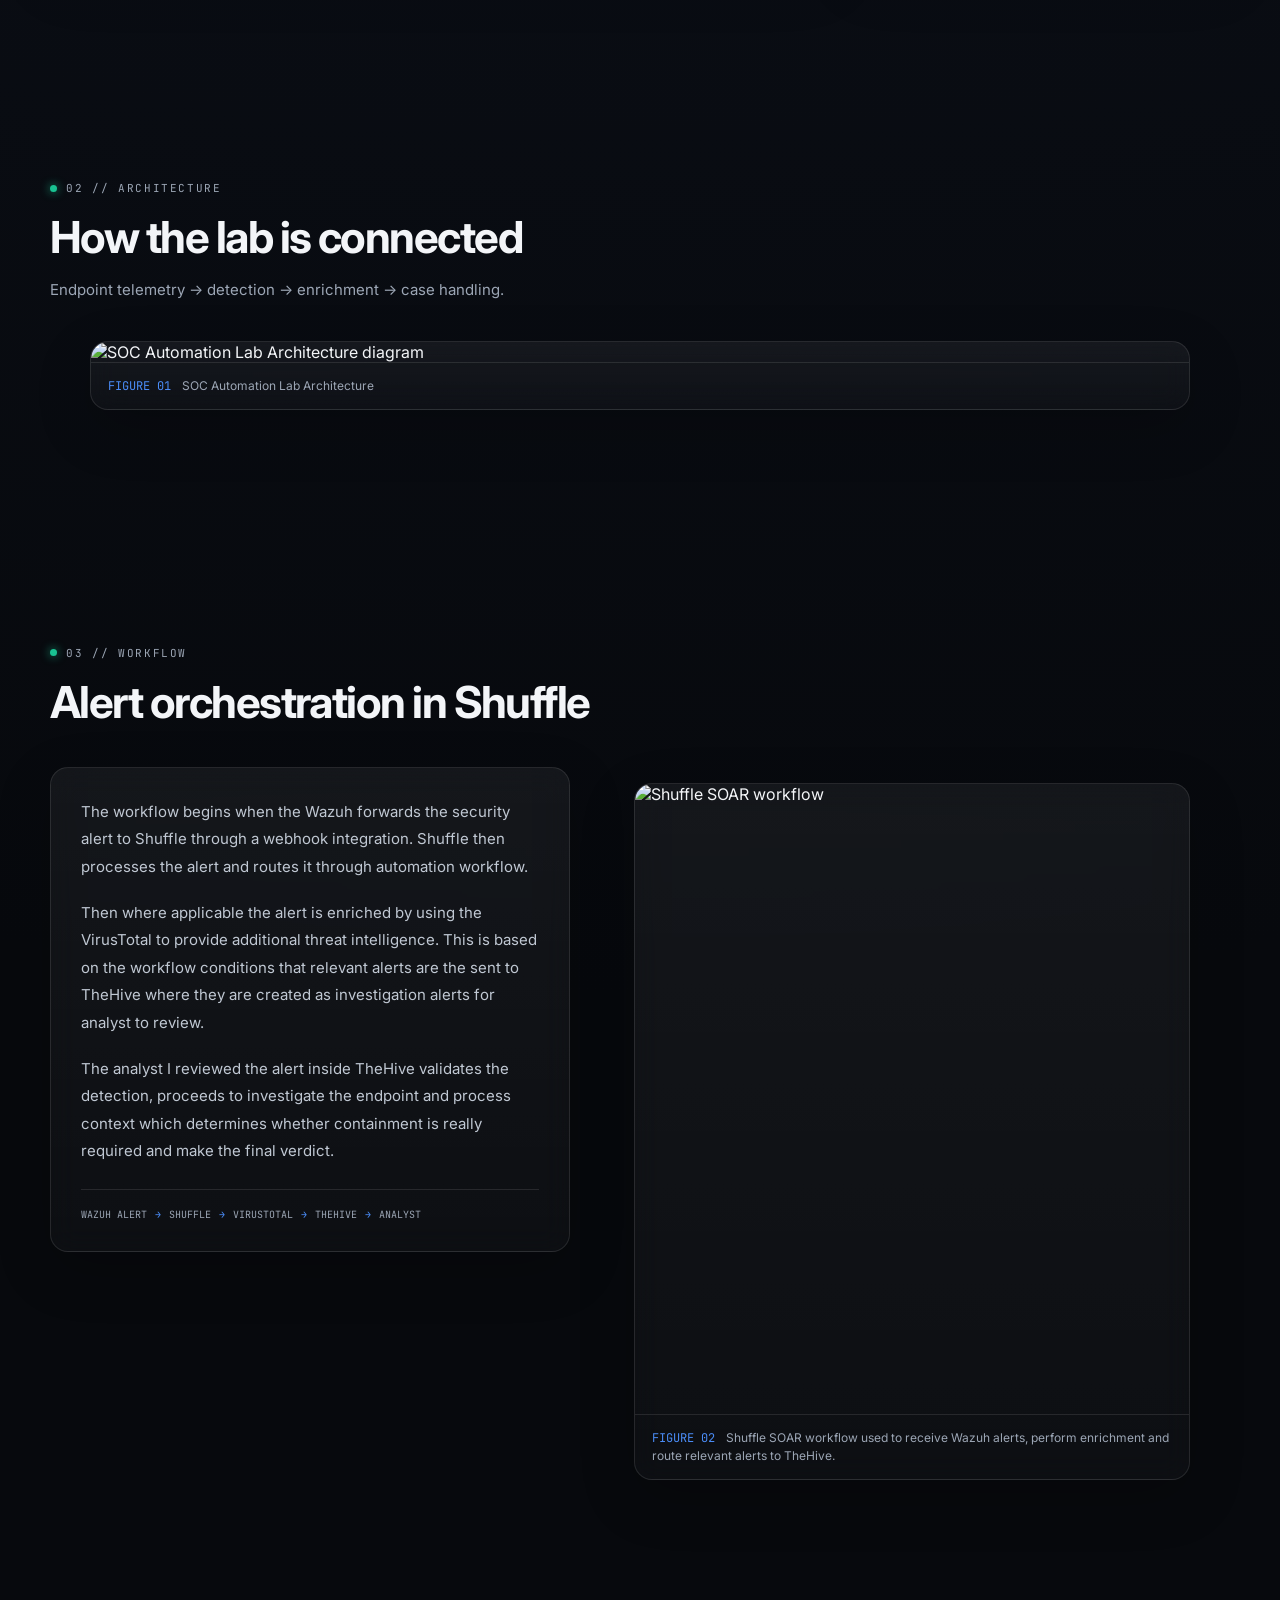
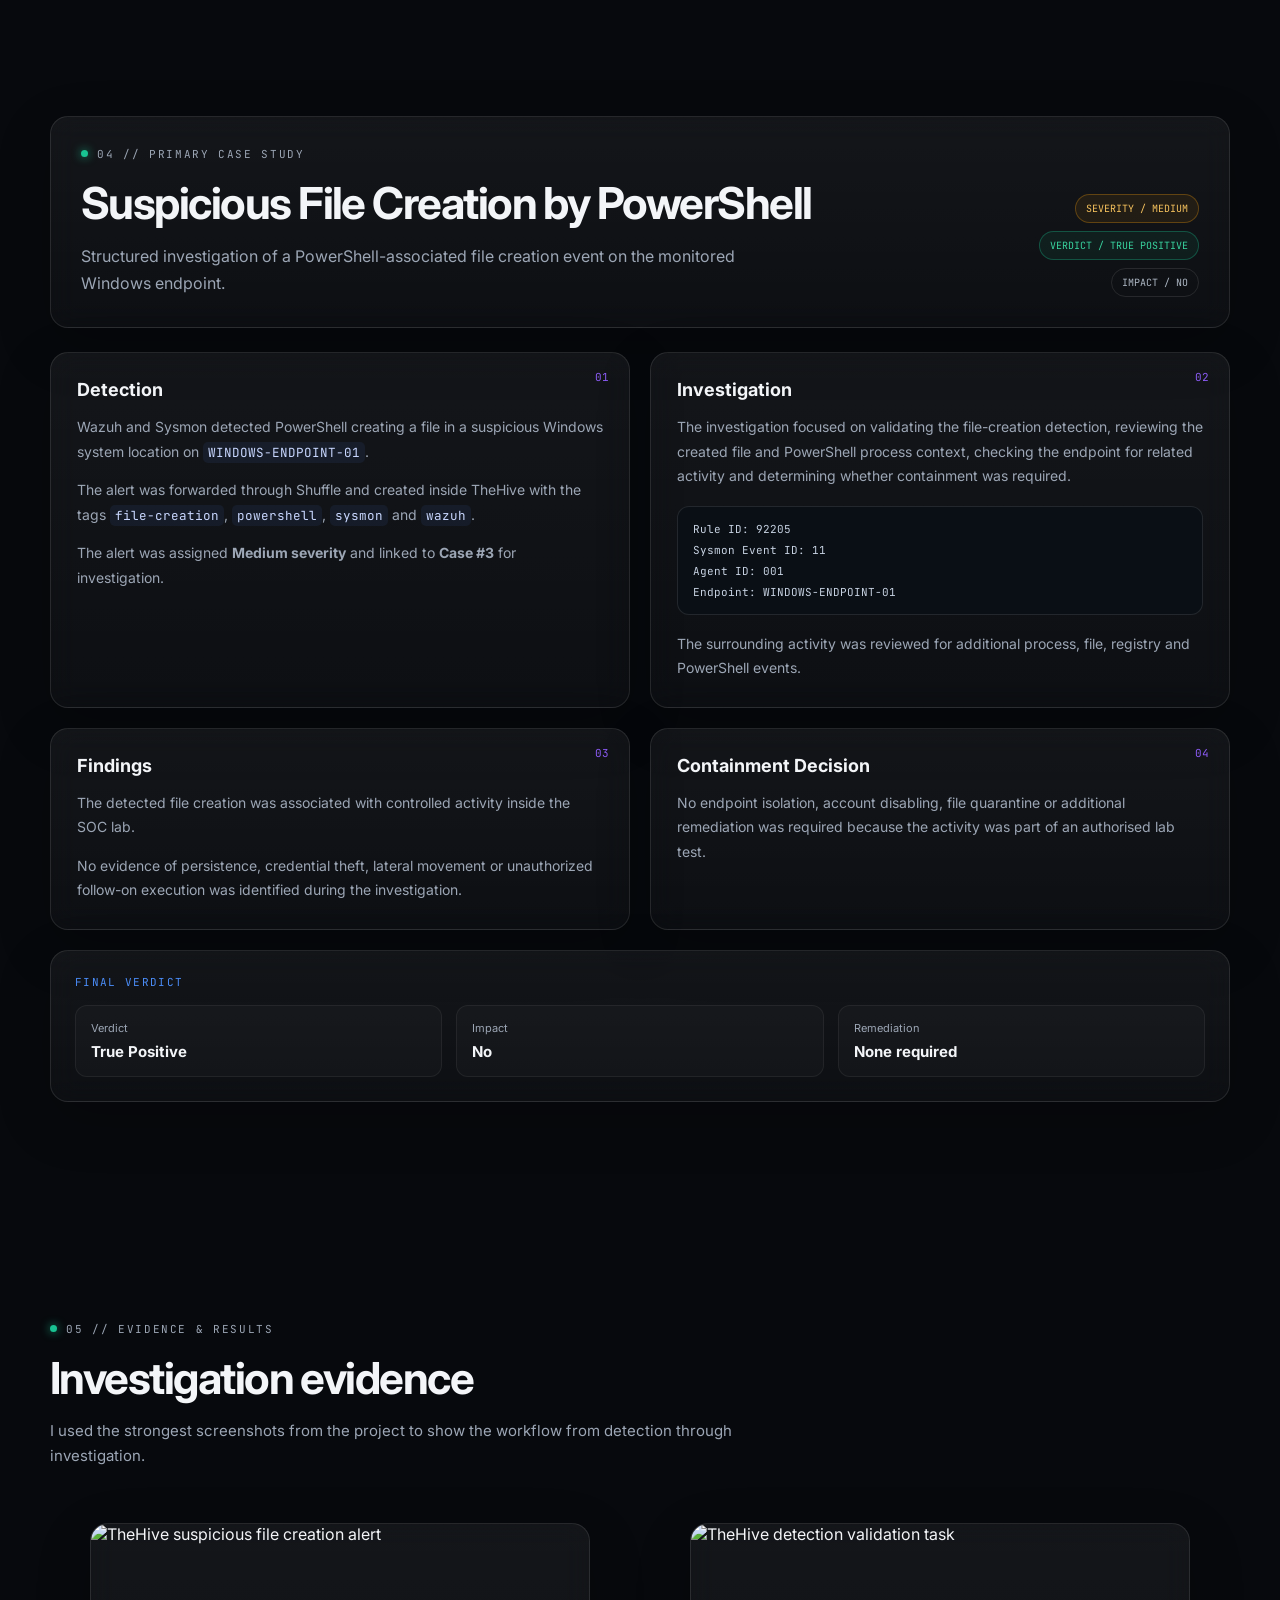
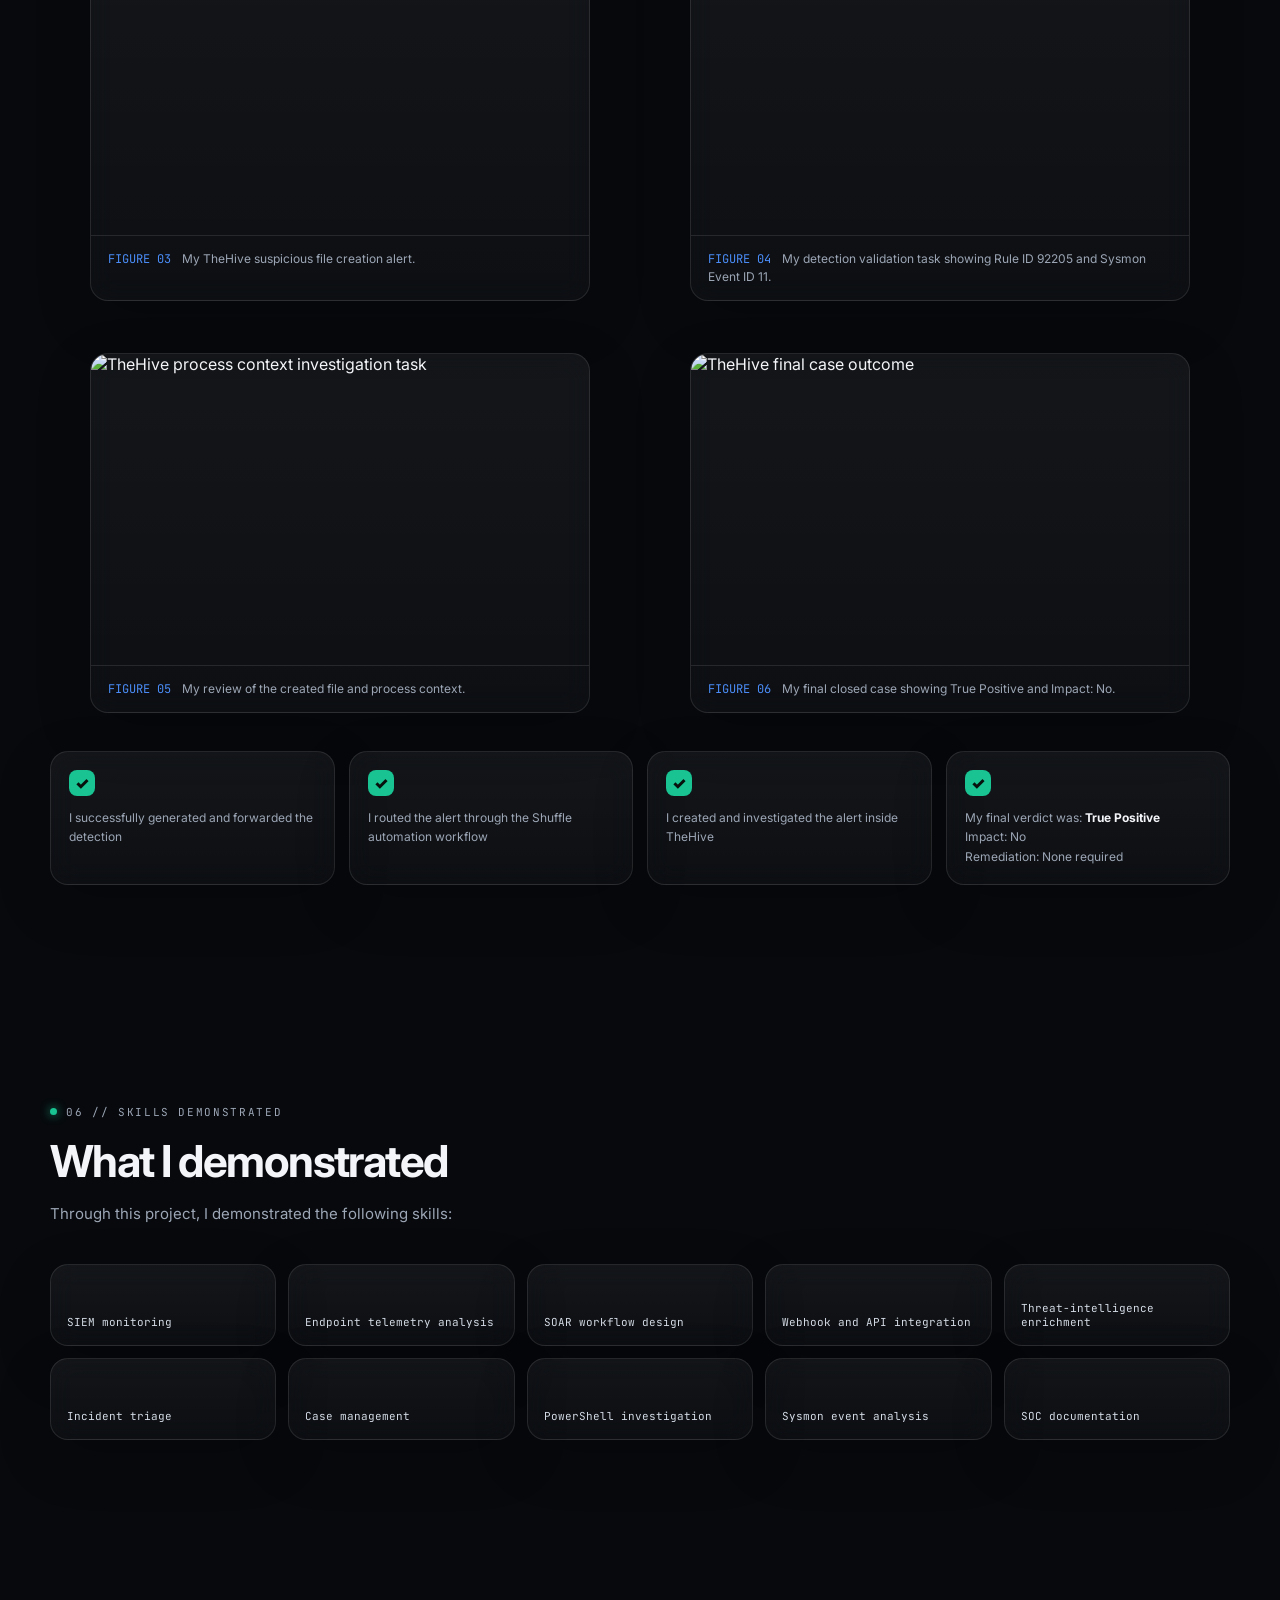
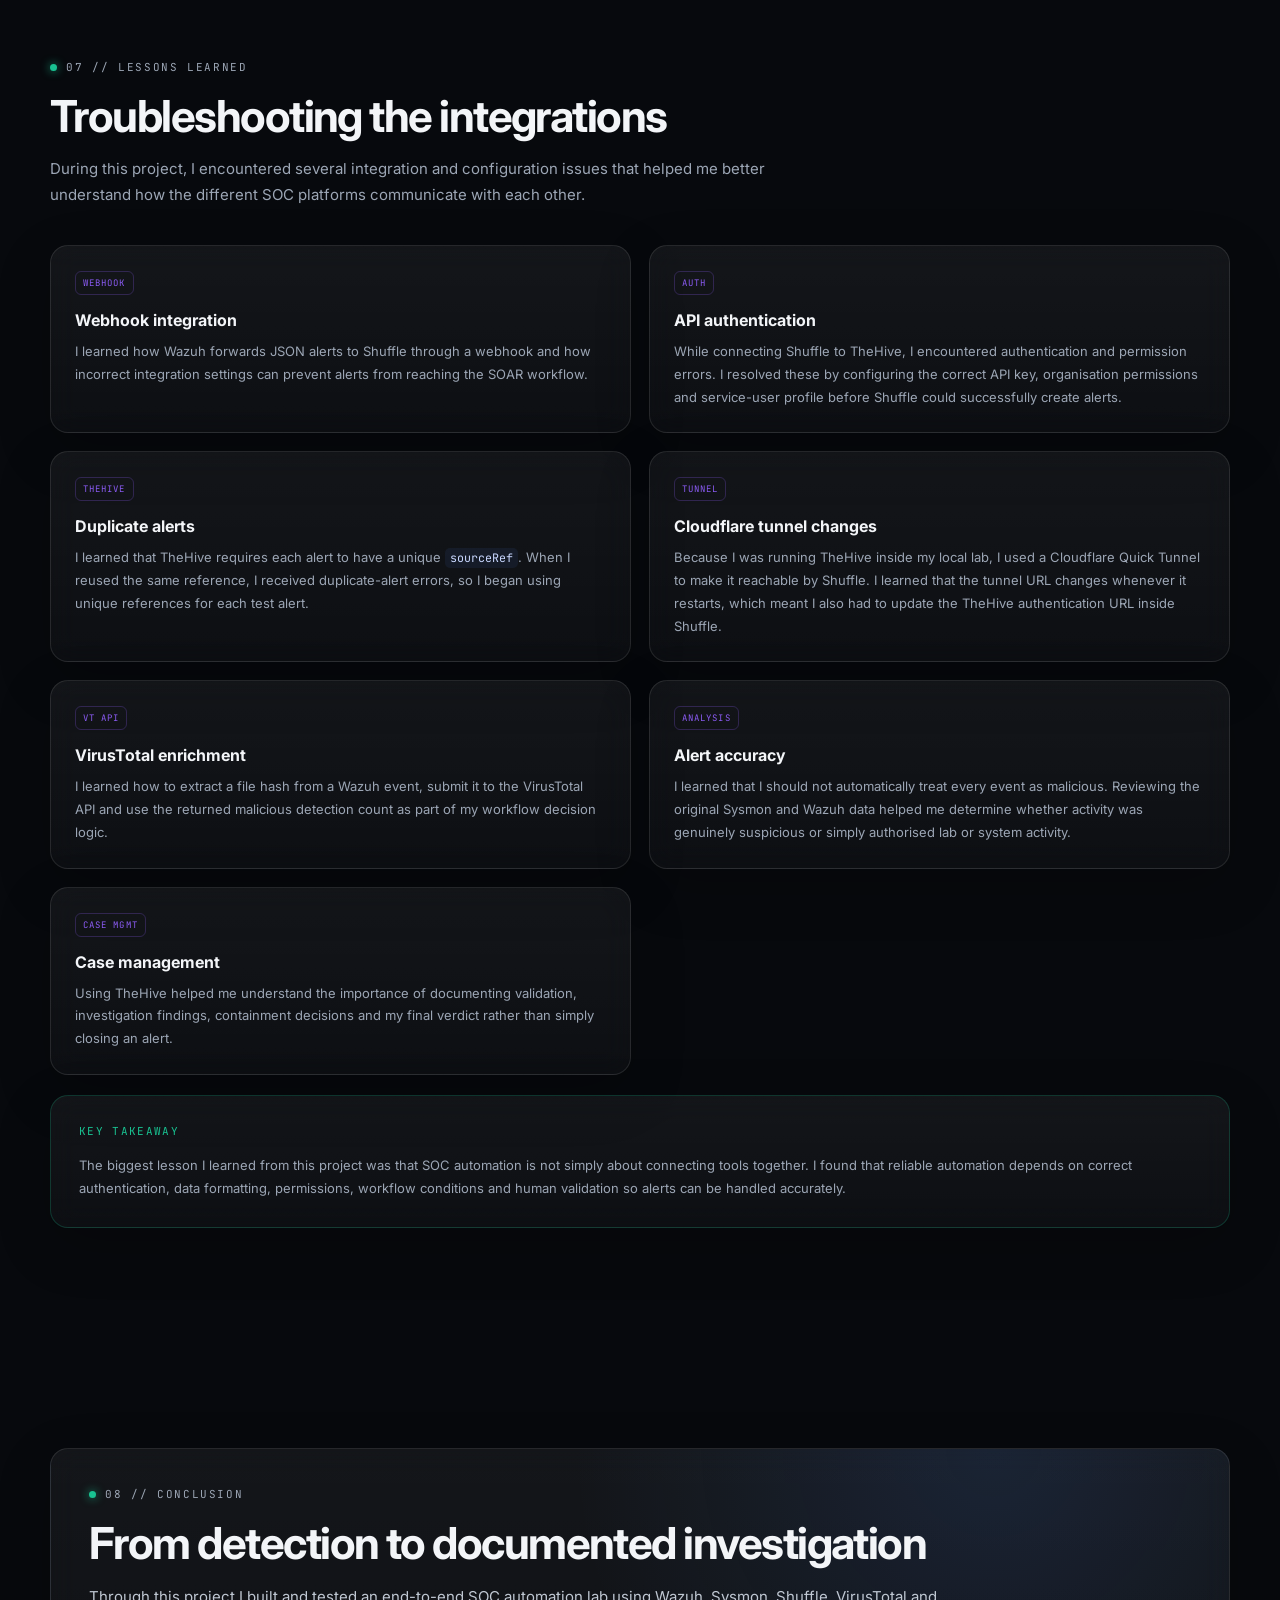
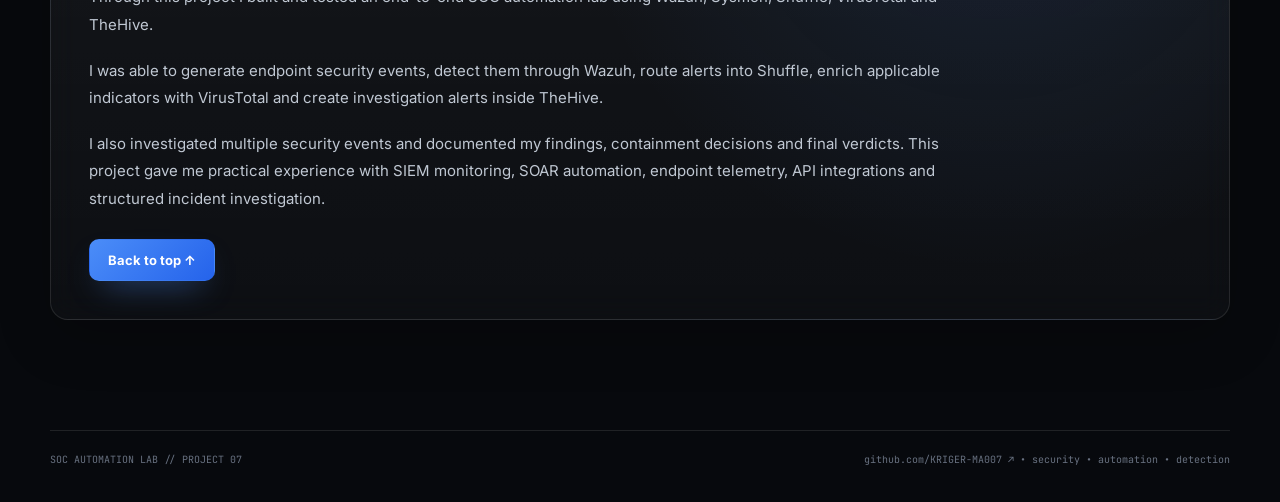
==== commit ca7926b7: "Update project case study wording" ====
--- a/soc-automation.html
+++ b/soc-automation.html
@@ -65,7 +65,7 @@
         <article class="glass prose-card reveal">
           <p>For this project I created an end-to-end SOC automation lab designed to simulate how a modern security team detects, enriches, investigates and manages endpoint security alerts.</p>
           <p>This environment uses a Wazuh as the SEIM/EDR platform, Sysmon for a detailed windows telemetry, Shuffle as the SOAR orchestration layer, VirusTotal for threat-intelligence enrichment and TheHive for a detailed case management and analyst investigation.</p>
-          <p>The security events generated on the windows endpoint are collected by the Wazuh and forwarded to the Shuffle through a webhook integration. Next shuffle processes the alert and performs the enrichment where applicable and creates the alert in the TheHive for investigation. The analyst (Me) validates the detection, reviews the process and the endpoint for further context, ultimately this determines whether containment is required and make the final verdict.</p>
+          <p>These security events that generated on the windows endpoint are collected by the Wazuh and forwarded to the Shuffle through a webhook integration. Next shuffle processes the alert and performs the enrichment where applicable and creates the alert in the TheHive for investigation. The analyst (Me) validates the detection, reviews the process and the endpoint for further context, ultimately this determines whether containment is required and had made the final verdict.</p>
           <p>This lad was validated by using multiple detection scenarios including malicious-file activity, suspicious PowerShell execution and suspicious file creation associated with PowerShell. The primary case study focuses in the Suspicious File creation by PowerShell that was investigated and closed as a True Positive authorised lab event no actual impact.</p>
         </article>
 
